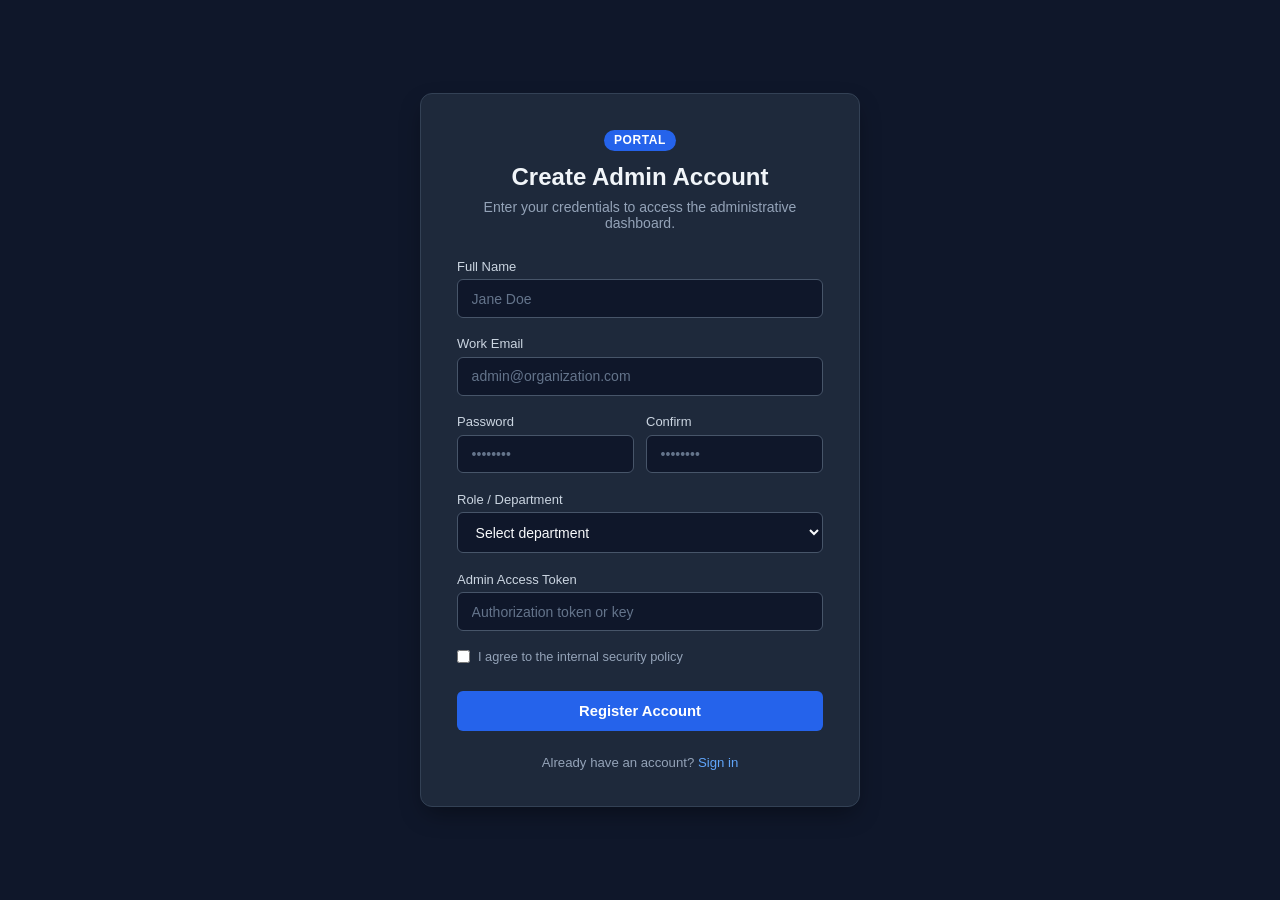
==== index.html @ 9fb37ee9 "Add admin signup page files" ====
<!DOCTYPE html>
<html lang="en">
<head>
    <link rel="stylesheet" href="style.css">
  <meta charset="UTF-8">
  <meta name="viewport" content="width=device-width, initial-scale=1.0">
  <title>Admin Registration</title>
  <link rel="stylesheet" href="style.css">
</head>
<body>

  <main class="signup-card">
    <header class="card-header">
      <span class="badge">Portal</span>
      <h1>Create Admin Account</h1>
      <p>Enter your credentials to access the administrative dashboard.</p>
    </header>

    <form action="/signup" method="POST" class="form">
      <div class="form-group">
        <label for="fullName">Full Name</label>
        <input type="text" id="fullName" name="fullName" placeholder="Jane Doe" required>
      </div>

      <div class="form-group">
        <label for="email">Work Email</label>
        <input type="email" id="email" name="email" placeholder="admin@organization.com" required>
      </div>

      <div class="form-row">
        <div class="form-group">
          <label for="password">Password</label>
          <input type="password" id="password" name="password" placeholder="••••••••" required>
        </div>
        <div class="form-group">
          <label for="confirmPassword">Confirm</label>
          <input type="password" id="confirmPassword" name="confirmPassword" placeholder="••••••••" required>
        </div>
      </div>

      <div class="form-group">
        <label for="department">Role / Department</label>
        <select id="department" name="department" required>
          <option value="" disabled selected>Select department</option>
          <option value="it">System Administrator</option>
          <option value="security">Security & Compliance</option>
          <option value="operations">Operations Management</option>
        </select>
      </div>

      <div class="form-group">
        <label for="adminKey">Admin Access Token</label>
        <input type="password" id="adminKey" name="adminKey" placeholder="Authorization token or key" required>
      </div>

      <div class="form-footer">
        <label class="terms-label">
          <input type="checkbox" required>
          <span>I agree to the internal security policy</span>
        </label>
      </div>

      <button type="submit" class="submit-btn">Register Account</button>
    </form>

    <footer class="card-footer">
      <p>Already have an account? <a href="#">Sign in</a></p>
    </footer>
  </main>

<script src="app.js"></script>
  
</body>
</html>
---- style.css ----
* {
  box-sizing: border-box;
  margin: 0;
  padding: 0;
  font-family: -apple-system, BlinkMacSystemFont, "Segoe UI", Roboto, Helvetica, Arial, sans-serif;
}

body {
  min-height: 100vh;
  display: flex;
  justify-content: center;
  align-items: center;
  background-color: #0f172a;
  padding: 1.5rem;
  color: #f8fafc;
}

.signup-card {
  width: 100%;
  max-width: 440px;
  background-color: #1e293b;
  border-radius: 12px;
  border: 1px solid #334155;
  padding: 2.25rem;
  box-shadow: 0 10px 25px -5px rgba(0, 0, 0, 0.4);
}

.card-header {
  margin-bottom: 1.75rem;
  text-align: center;
}

.badge {
  display: inline-block;
  font-size: 0.75rem;
  font-weight: 600;
  text-transform: uppercase;
  letter-spacing: 0.05em;
  background-color: #2563eb;
  color: #ffffff;
  padding: 0.2rem 0.6rem;
  border-radius: 9999px;
  margin-bottom: 0.75rem;
}

.card-header h1 {
  font-size: 1.5rem;
  font-weight: 700;
  color: #f1f5f9;
  margin-bottom: 0.5rem;
}

.card-header p {
  font-size: 0.875rem;
  color: #94a3b8;
}

.form {
  display: flex;
  flex-direction: column;
  gap: 1.15rem;
}

.form-group {
  display: flex;
  flex-direction: column;
  gap: 0.35rem;
  flex: 1;
}

.form-row {
  display: flex;
  gap: 0.75rem;
}

label {
  font-size: 0.8125rem;
  font-weight: 500;
  color: #cbd5e1;
}

input,
select {
  width: 100%;
  padding: 0.65rem 0.85rem;
  border-radius: 6px;
  border: 1px solid #475569;
  background-color: #0f172a;
  color: #f8fafc;
  font-size: 0.875rem;
  outline: none;
  transition: border-color 0.15s ease, box-shadow 0.15s ease;
}

input:focus,
select:focus {
  border-color: #3b82f6;
  box-shadow: 0 0 0 3px rgba(59, 130, 246, 0.25);
}

input::placeholder {
  color: #64748b;
}

.terms-label {
  display: flex;
  align-items: center;
  gap: 0.5rem;
  font-size: 0.8rem;
  color: #94a3b8;
  cursor: pointer;
}

.terms-label input[type="checkbox"] {
  width: auto;
  accent-color: #2563eb;
}

.submit-btn {
  margin-top: 0.5rem;
  padding: 0.75rem;
  border-radius: 6px;
  border: none;
  background-color: #2563eb;
  color: #ffffff;
  font-weight: 600;
  font-size: 0.925rem;
  cursor: pointer;
  transition: background-color 0.15s ease;
}

.submit-btn:hover {
  background-color: #1d4ed8;
}

.submit-btn:active {
  background-color: #1e40af;
}

.card-footer {
  margin-top: 1.5rem;
  text-align: center;
  font-size: 0.825rem;
  color: #94a3b8;
}

.card-footer a {
  color: #60a5fa;
  text-decoration: none;
  font-weight: 500;
}

.card-footer a:hover {
  text-decoration: underline;
}
---- style.css ----
* {
  box-sizing: border-box;
  margin: 0;
  padding: 0;
  font-family: -apple-system, BlinkMacSystemFont, "Segoe UI", Roboto, Helvetica, Arial, sans-serif;
}

body {
  min-height: 100vh;
  display: flex;
  justify-content: center;
  align-items: center;
  background-color: #0f172a;
  padding: 1.5rem;
  color: #f8fafc;
}

.signup-card {
  width: 100%;
  max-width: 440px;
  background-color: #1e293b;
  border-radius: 12px;
  border: 1px solid #334155;
  padding: 2.25rem;
  box-shadow: 0 10px 25px -5px rgba(0, 0, 0, 0.4);
}

.card-header {
  margin-bottom: 1.75rem;
  text-align: center;
}

.badge {
  display: inline-block;
  font-size: 0.75rem;
  font-weight: 600;
  text-transform: uppercase;
  letter-spacing: 0.05em;
  background-color: #2563eb;
  color: #ffffff;
  padding: 0.2rem 0.6rem;
  border-radius: 9999px;
  margin-bottom: 0.75rem;
}

.card-header h1 {
  font-size: 1.5rem;
  font-weight: 700;
  color: #f1f5f9;
  margin-bottom: 0.5rem;
}

.card-header p {
  font-size: 0.875rem;
  color: #94a3b8;
}

.form {
  display: flex;
  flex-direction: column;
  gap: 1.15rem;
}

.form-group {
  display: flex;
  flex-direction: column;
  gap: 0.35rem;
  flex: 1;
}

.form-row {
  display: flex;
  gap: 0.75rem;
}

label {
  font-size: 0.8125rem;
  font-weight: 500;
  color: #cbd5e1;
}

input,
select {
  width: 100%;
  padding: 0.65rem 0.85rem;
  border-radius: 6px;
  border: 1px solid #475569;
  background-color: #0f172a;
  color: #f8fafc;
  font-size: 0.875rem;
  outline: none;
  transition: border-color 0.15s ease, box-shadow 0.15s ease;
}

input:focus,
select:focus {
  border-color: #3b82f6;
  box-shadow: 0 0 0 3px rgba(59, 130, 246, 0.25);
}

input::placeholder {
  color: #64748b;
}

.terms-label {
  display: flex;
  align-items: center;
  gap: 0.5rem;
  font-size: 0.8rem;
  color: #94a3b8;
  cursor: pointer;
}

.terms-label input[type="checkbox"] {
  width: auto;
  accent-color: #2563eb;
}

.submit-btn {
  margin-top: 0.5rem;
  padding: 0.75rem;
  border-radius: 6px;
  border: none;
  background-color: #2563eb;
  color: #ffffff;
  font-weight: 600;
  font-size: 0.925rem;
  cursor: pointer;
  transition: background-color 0.15s ease;
}

.submit-btn:hover {
  background-color: #1d4ed8;
}

.submit-btn:active {
  background-color: #1e40af;
}

.card-footer {
  margin-top: 1.5rem;
  text-align: center;
  font-size: 0.825rem;
  color: #94a3b8;
}

.card-footer a {
  color: #60a5fa;
  text-decoration: none;
  font-weight: 500;
}

.card-footer a:hover {
  text-decoration: underline;
}
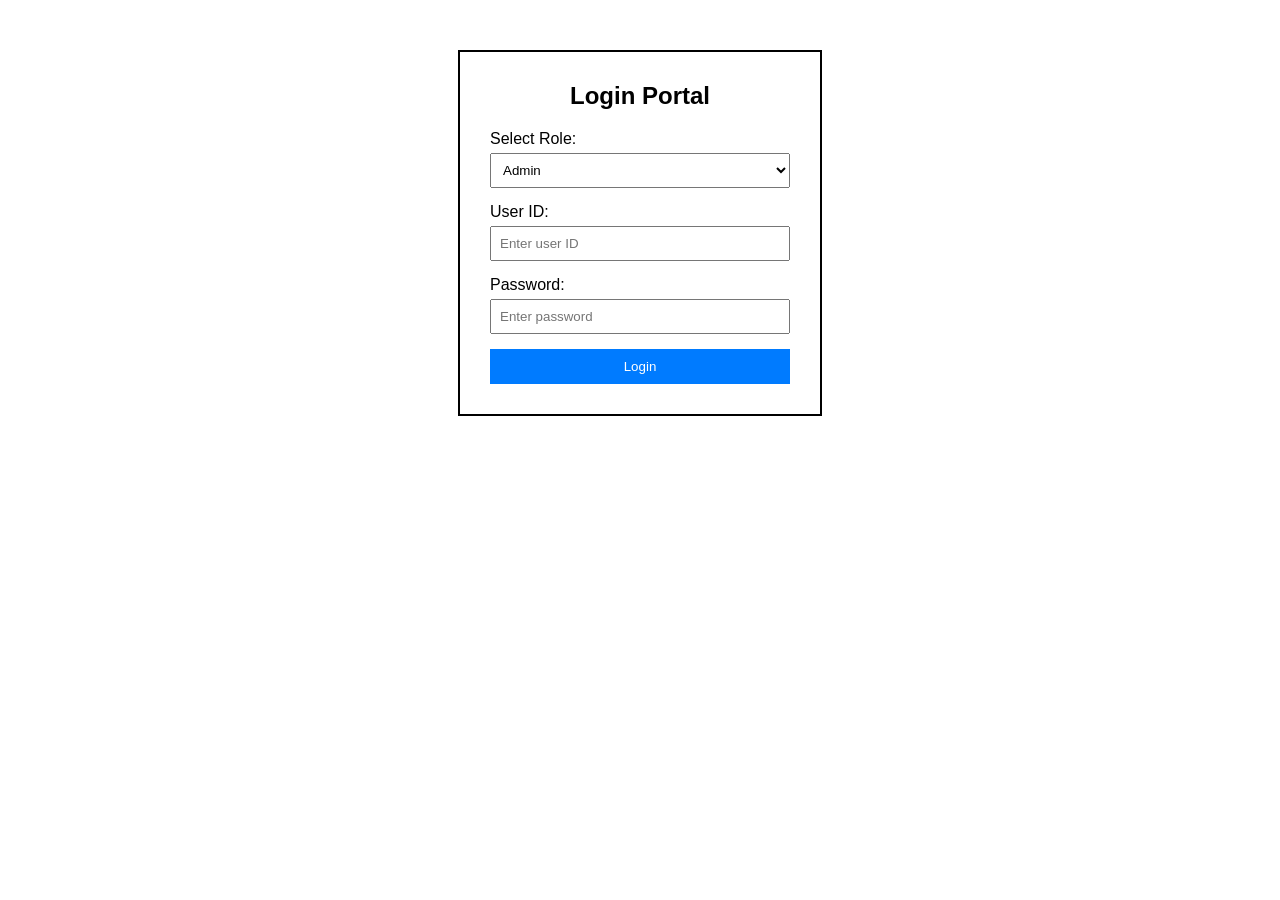
==== commit db42e491: "Added login portal and dashboard pages" ====
--- a/index.html
+++ b/index.html
@@ -1,74 +1,108 @@
 <!DOCTYPE html>
-<html lang="en">
+<html>
 <head>
-    <link rel="stylesheet" href="style.css">
-  <meta charset="UTF-8">
-  <meta name="viewport" content="width=device-width, initial-scale=1.0">
-  <title>Admin Registration</title>
-  <link rel="stylesheet" href="style.css">
+    <meta charset="UTF-8">
+    <title>Login Portal</title>
+    <style>
+        .box {
+            border: 2px solid black;
+            padding: 30px;
+            width: 300px;
+            margin: 50px auto;
+            font-family: Arial, sans-serif;
+        }
+        .box h2 {
+            text-align: center;
+            margin-top: 0;
+        }
+        .field {
+            margin-bottom: 15px;
+        }
+        .box input, .box select {
+            width: 100%;
+            padding: 8px;
+            margin-top: 5px;
+            box-sizing: border-box;
+        }
+        .box button {
+            width: 100%;
+            padding: 10px;
+            background-color: #007bff;
+            color: white;
+            border: none;
+            cursor: pointer;
+        }
+        .box button:hover {
+            background-color: #0056b3;
+        }
+    </style>
 </head>
 <body>
 
-  <main class="signup-card">
-    <header class="card-header">
-      <span class="badge">Portal</span>
-      <h1>Create Admin Account</h1>
-      <p>Enter your credentials to access the administrative dashboard.</p>
-    </header>
+    <div class="box">
+        <h2>Login Portal</h2>
+        
+     
+        <div class="field">
+            <label for="role">Select Role:</label>
+            <select id="role">
+                <option value="admin">Admin</option>
+                <option value="customer">Customer</option>
+            </select>
+        </div>
 
-    <form action="/signup" method="POST" class="form">
-      <div class="form-group">
-        <label for="fullName">Full Name</label>
-        <input type="text" id="fullName" name="fullName" placeholder="Jane Doe" required>
-      </div>
+       
+        <div class="field">
+            <label for="userid">User ID:</label>
+            <input type="text" id="userid" placeholder="Enter user ID">
+        </div>
 
-      <div class="form-group">
-        <label for="email">Work Email</label>
-        <input type="email" id="email" name="email" placeholder="admin@organization.com" required>
-      </div>
+        <!-- Password textbox -->
+        <div class="field">
+            <label for="password">Password:</label>
+            <input type="password" id="password" placeholder="Enter password">
+        </div>
 
-      <div class="form-row">
-        <div class="form-group">
-          <label for="password">Password</label>
-          <input type="password" id="password" name="password" placeholder="••••••••" required>
-        </div>
-        <div class="form-group">
-          <label for="confirmPassword">Confirm</label>
-          <input type="password" id="confirmPassword" name="confirmPassword" placeholder="••••••••" required>
-        </div>
-      </div>
+        <!-- Login button -->
+        <button type="button" onclick="handleLogin()">Login</button>
+    </div>
 
-      <div class="form-group">
-        <label for="department">Role / Department</label>
-        <select id="department" name="department" required>
-          <option value="" disabled selected>Select department</option>
-          <option value="it">System Administrator</option>
-          <option value="security">Security & Compliance</option>
-          <option value="operations">Operations Management</option>
-        </select>
-      </div>
+    <!-- JavaScript to act as a temporary database -->
+    <script>
+        function handleLogin() {
+            // 1. Get the values the user typed/selected
+            const selectedRole = document.getElementById("role").value;
+            const enteredId = document.getElementById("userid").value;
+            const enteredPass = document.getElementById("password").value;
 
-      <div class="form-group">
-        <label for="adminKey">Admin Access Token</label>
-        <input type="password" id="adminKey" name="adminKey" placeholder="Authorization token or key" required>
-      </div>
+            // 2. Hardcoded "Database" of allowed IDs and passwords
+            const database = {
+                admin: { id: "ADMIN123", pass: "adminpass" },
+                customer: { id: "CUST456", pass: "custpass" }
+            };
 
-      <div class="form-footer">
-        <label class="terms-label">
-          <input type="checkbox" required>
-          <span>I agree to the internal security policy</span>
-        </label>
-      </div>
+            // 3. Check which role was selected and validate the credentials
+            if (selectedRole === "admin") {
+                if (enteredId === database.admin.id && enteredPass === database.admin.pass) {
+                    alert("Login Successful! Welcome Admin.");
+                   
 
-      <button type="submit" class="submit-btn">Register Account</button>
-    </form>
+                    window.location.href = "dashboardhome.html";
+                } else {
+                    alert("Invalid Admin ID or Password!");
+                }
+            } 
+            else if (selectedRole === "customer") {
+                if (enteredId === database.customer.id && enteredPass === database.customer.pass) {
+                    alert("Login Successful! Welcome Customer.");
+                    // TODO: Later you can change this to redirect to your customer page:
+                    // window.location.href = "customer-dashboard.html";
+                } else {
+                    alert("Invalid Customer ID or Password!");
+                }
+            }
+        }
+    </script>
 
-    <footer class="card-footer">
-      <p>Already have an account? <a href="#">Sign in</a></p>
-    </footer>
-  </main>
-
-<script src="app.js"></script>
-  
 </body>
 </html>
